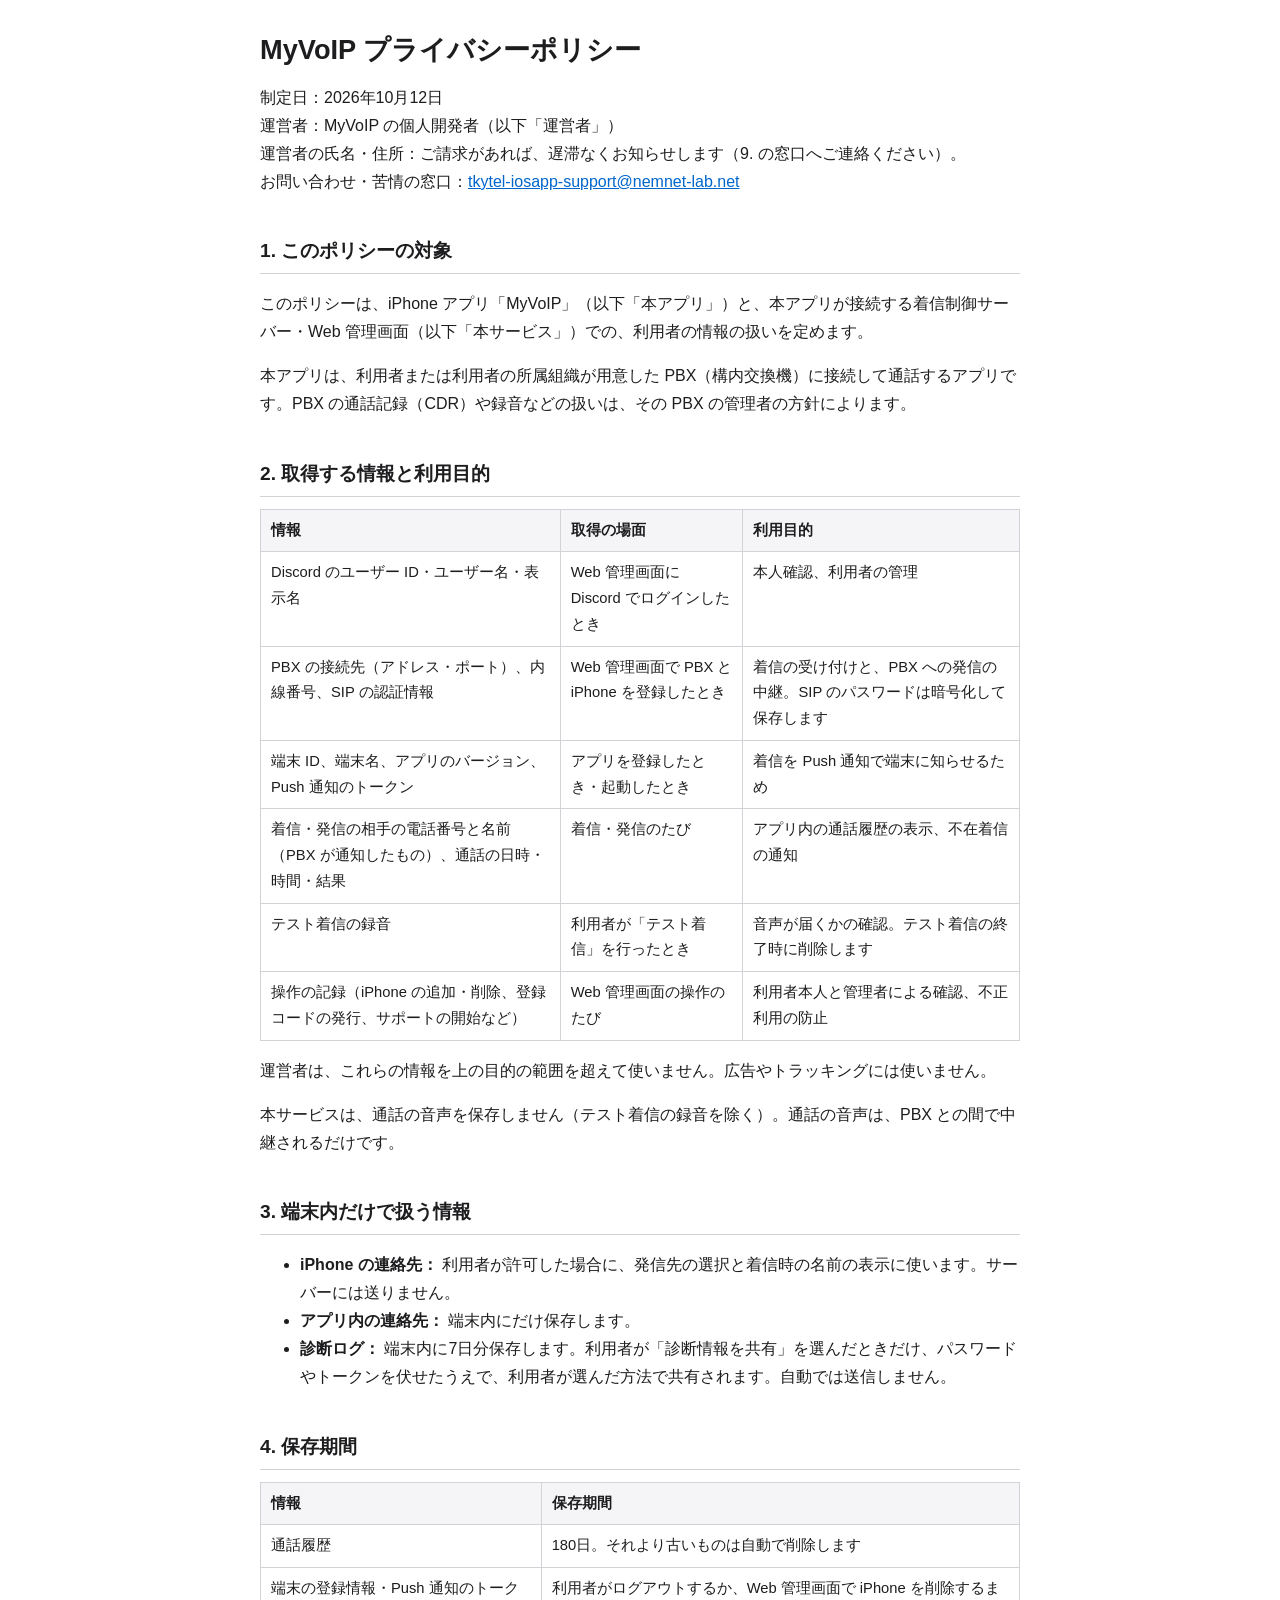
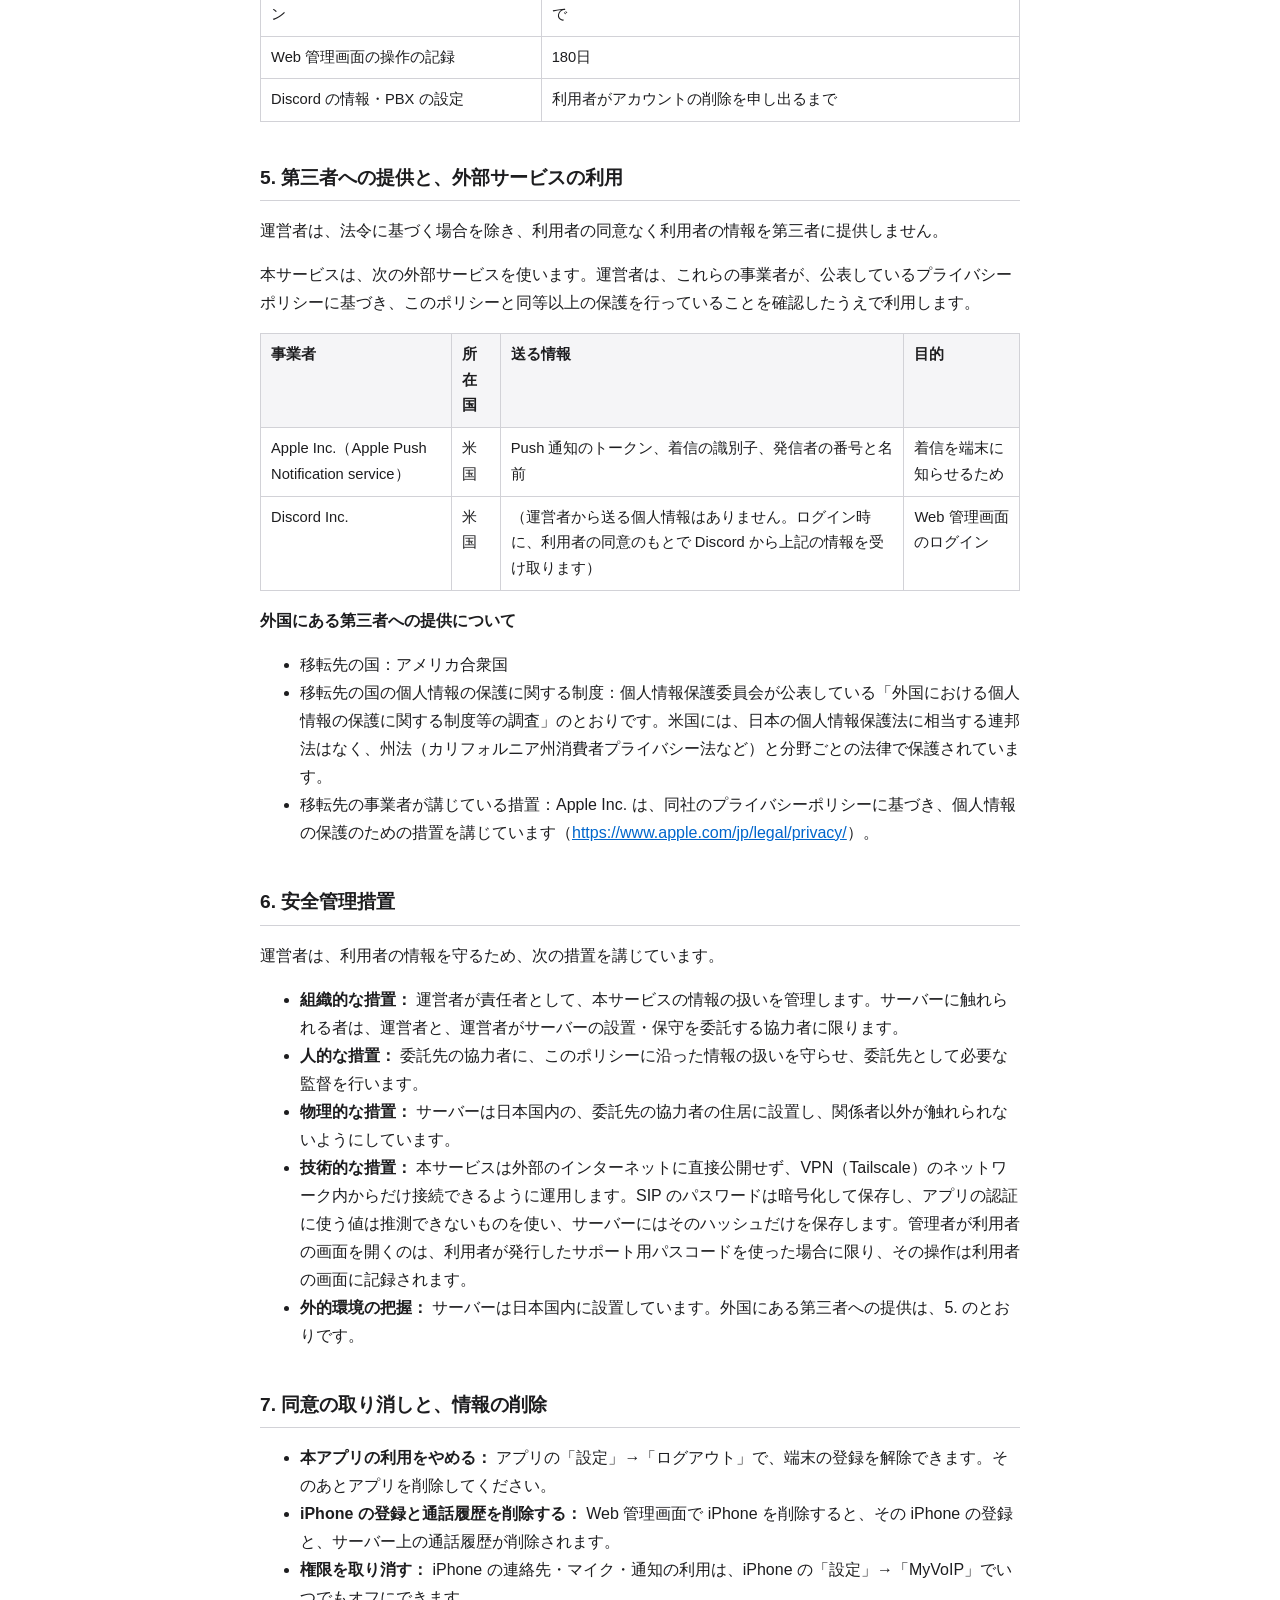
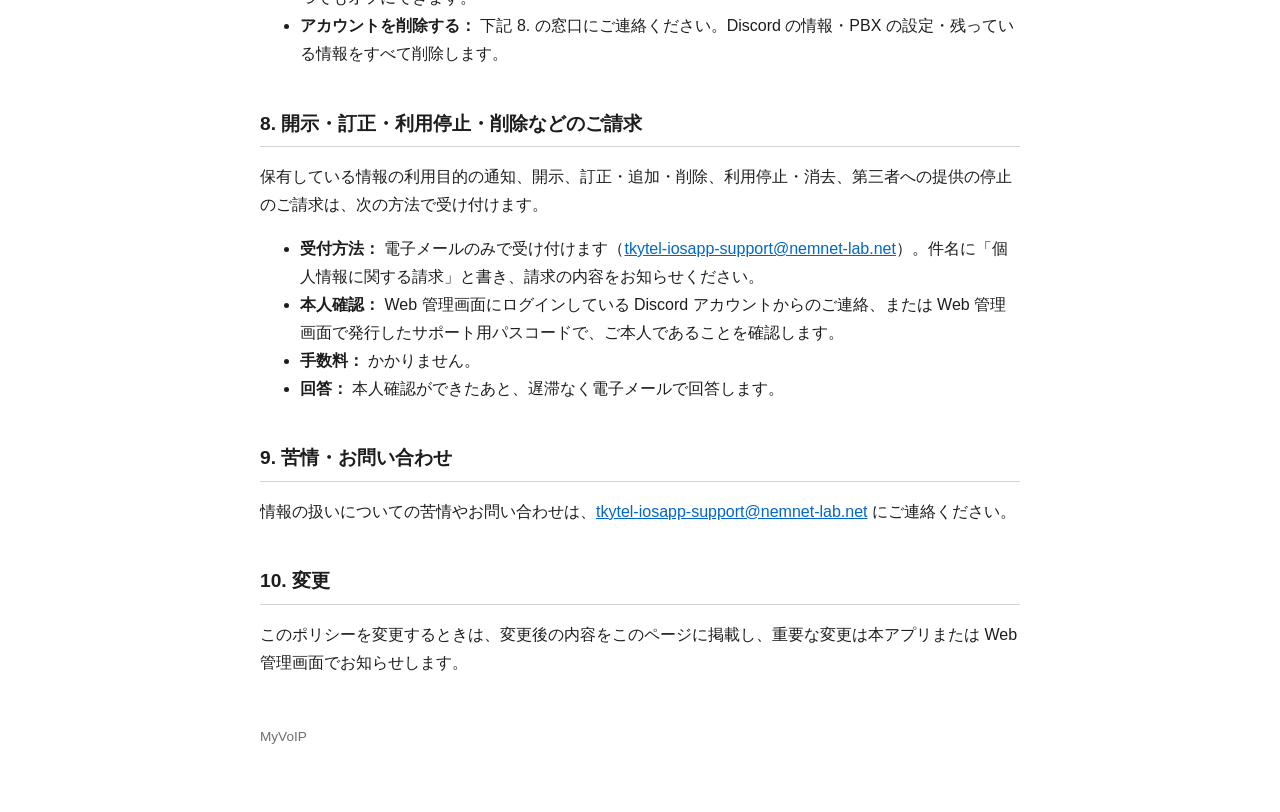
==== docs/privacy/index.html @ 39ca2312 "GitHub Pages に MyVoIP のプライバシーポリシーとサポートのページを置く iPhone アプリの設定画面と App Store Connect から参照する公開ページ（docs/pr" ====
<!doctype html>
<html lang="ja">
<head>
<meta charset="utf-8">
<meta name="viewport" content="width=device-width, initial-scale=1">
<title>MyVoIP プライバシーポリシー</title>
<style>
:root { --fg:#1d1d1f; --muted:#6e6e73; --bg:#fff; --line:#d2d2d7; --link:#0066cc; --card:#f5f5f7; }
@media (prefers-color-scheme: dark) { :root { --fg:#f5f5f7; --muted:#a1a1a6; --bg:#000; --line:#424245; --link:#2997ff; --card:#1d1d1f; } }
body { margin:0; background:var(--bg); color:var(--fg); font:16px/1.75 -apple-system, BlinkMacSystemFont, "Hiragino Sans", "Noto Sans JP", sans-serif; }
main { max-width:760px; margin:0 auto; padding:32px 16px 64px; }
h1 { font-size:1.7em; line-height:1.3; margin:0 0 .6em; }
h2 { font-size:1.2em; margin:2em 0 .6em; padding-bottom:.3em; border-bottom:1px solid var(--line); }
a { color:var(--link); overflow-wrap:anywhere; }
.table { overflow-x:auto; }
table { border-collapse:collapse; width:100%; font-size:.92em; }
th, td { border:1px solid var(--line); padding:8px 10px; text-align:left; vertical-align:top; }
th { background:var(--card); }
code { background:var(--card); padding:0 4px; border-radius:4px; }
footer { margin-top:48px; color:var(--muted); font-size:.85em; }
</style>
</head>
<body>
<main>
<h1>MyVoIP プライバシーポリシー</h1>
<p>制定日：2026年10月12日<br>運営者：MyVoIP の個人開発者（以下「運営者」）<br>運営者の氏名・住所：ご請求があれば、遅滞なくお知らせします（9. の窓口へご連絡ください）。<br>お問い合わせ・苦情の窓口：<a href="mailto:tkytel-iosapp-support@nemnet-lab.net">tkytel-iosapp-support@nemnet-lab.net</a></p>
<h2>1. このポリシーの対象</h2>
<p>このポリシーは、iPhone アプリ「MyVoIP」（以下「本アプリ」）と、本アプリが接続する着信制御サーバー・Web 管理画面（以下「本サービス」）での、利用者の情報の扱いを定めます。</p>
<p>本アプリは、利用者または利用者の所属組織が用意した PBX（構内交換機）に接続して通話するアプリです。PBX の通話記録（CDR）や録音などの扱いは、その PBX の管理者の方針によります。</p>
<h2>2. 取得する情報と利用目的</h2>
<div class="table"><table><thead><tr><th>情報</th><th>取得の場面</th><th>利用目的</th></tr></thead><tbody><tr><td>Discord のユーザー ID・ユーザー名・表示名</td><td>Web 管理画面に Discord でログインしたとき</td><td>本人確認、利用者の管理</td></tr><tr><td>PBX の接続先（アドレス・ポート）、内線番号、SIP の認証情報</td><td>Web 管理画面で PBX と iPhone を登録したとき</td><td>着信の受け付けと、PBX への発信の中継。SIP のパスワードは暗号化して保存します</td></tr><tr><td>端末 ID、端末名、アプリのバージョン、Push 通知のトークン</td><td>アプリを登録したとき・起動したとき</td><td>着信を Push 通知で端末に知らせるため</td></tr><tr><td>着信・発信の相手の電話番号と名前（PBX が通知したもの）、通話の日時・時間・結果</td><td>着信・発信のたび</td><td>アプリ内の通話履歴の表示、不在着信の通知</td></tr><tr><td>テスト着信の録音</td><td>利用者が「テスト着信」を行ったとき</td><td>音声が届くかの確認。テスト着信の終了時に削除します</td></tr><tr><td>操作の記録（iPhone の追加・削除、登録コードの発行、サポートの開始など）</td><td>Web 管理画面の操作のたび</td><td>利用者本人と管理者による確認、不正利用の防止</td></tr></tbody></table></div>
<p>運営者は、これらの情報を上の目的の範囲を超えて使いません。広告やトラッキングには使いません。</p>
<p>本サービスは、通話の音声を保存しません（テスト着信の録音を除く）。通話の音声は、PBX との間で中継されるだけです。</p>
<h2>3. 端末内だけで扱う情報</h2>
<ul><li><strong>iPhone の連絡先：</strong> 利用者が許可した場合に、発信先の選択と着信時の名前の表示に使います。サーバーには送りません。</li><li><strong>アプリ内の連絡先：</strong> 端末内にだけ保存します。</li><li><strong>診断ログ：</strong> 端末内に7日分保存します。利用者が「診断情報を共有」を選んだときだけ、パスワードやトークンを伏せたうえで、利用者が選んだ方法で共有されます。自動では送信しません。</li></ul>
<h2>4. 保存期間</h2>
<div class="table"><table><thead><tr><th>情報</th><th>保存期間</th></tr></thead><tbody><tr><td>通話履歴</td><td>180日。それより古いものは自動で削除します</td></tr><tr><td>端末の登録情報・Push 通知のトークン</td><td>利用者がログアウトするか、Web 管理画面で iPhone を削除するまで</td></tr><tr><td>Web 管理画面の操作の記録</td><td>180日</td></tr><tr><td>Discord の情報・PBX の設定</td><td>利用者がアカウントの削除を申し出るまで</td></tr></tbody></table></div>
<h2>5. 第三者への提供と、外部サービスの利用</h2>
<p>運営者は、法令に基づく場合を除き、利用者の同意なく利用者の情報を第三者に提供しません。</p>
<p>本サービスは、次の外部サービスを使います。運営者は、これらの事業者が、公表しているプライバシーポリシーに基づき、このポリシーと同等以上の保護を行っていることを確認したうえで利用します。</p>
<div class="table"><table><thead><tr><th>事業者</th><th>所在国</th><th>送る情報</th><th>目的</th></tr></thead><tbody><tr><td>Apple Inc.（Apple Push Notification service）</td><td>米国</td><td>Push 通知のトークン、着信の識別子、発信者の番号と名前</td><td>着信を端末に知らせるため</td></tr><tr><td>Discord Inc.</td><td>米国</td><td>（運営者から送る個人情報はありません。ログイン時に、利用者の同意のもとで Discord から上記の情報を受け取ります）</td><td>Web 管理画面のログイン</td></tr></tbody></table></div>
<p><strong>外国にある第三者への提供について</strong></p>
<ul><li>移転先の国：アメリカ合衆国</li><li>移転先の国の個人情報の保護に関する制度：個人情報保護委員会が公表している「外国における個人情報の保護に関する制度等の調査」のとおりです。米国には、日本の個人情報保護法に相当する連邦法はなく、州法（カリフォルニア州消費者プライバシー法など）と分野ごとの法律で保護されています。</li><li>移転先の事業者が講じている措置：Apple Inc. は、同社のプライバシーポリシーに基づき、個人情報の保護のための措置を講じています（<a href="https://www.apple.com/jp/legal/privacy/">https://www.apple.com/jp/legal/privacy/</a>）。</li></ul>
<h2>6. 安全管理措置</h2>
<p>運営者は、利用者の情報を守るため、次の措置を講じています。</p>
<ul><li><strong>組織的な措置：</strong> 運営者が責任者として、本サービスの情報の扱いを管理します。サーバーに触れられる者は、運営者と、運営者がサーバーの設置・保守を委託する協力者に限ります。</li><li><strong>人的な措置：</strong> 委託先の協力者に、このポリシーに沿った情報の扱いを守らせ、委託先として必要な監督を行います。</li><li><strong>物理的な措置：</strong> サーバーは日本国内の、委託先の協力者の住居に設置し、関係者以外が触れられないようにしています。</li><li><strong>技術的な措置：</strong> 本サービスは外部のインターネットに直接公開せず、VPN（Tailscale）のネットワーク内からだけ接続できるように運用します。SIP のパスワードは暗号化して保存し、アプリの認証に使う値は推測できないものを使い、サーバーにはそのハッシュだけを保存します。管理者が利用者の画面を開くのは、利用者が発行したサポート用パスコードを使った場合に限り、その操作は利用者の画面に記録されます。</li><li><strong>外的環境の把握：</strong> サーバーは日本国内に設置しています。外国にある第三者への提供は、5. のとおりです。</li></ul>
<h2>7. 同意の取り消しと、情報の削除</h2>
<ul><li><strong>本アプリの利用をやめる：</strong> アプリの「設定」→「ログアウト」で、端末の登録を解除できます。そのあとアプリを削除してください。</li><li><strong>iPhone の登録と通話履歴を削除する：</strong> Web 管理画面で iPhone を削除すると、その iPhone の登録と、サーバー上の通話履歴が削除されます。</li><li><strong>権限を取り消す：</strong> iPhone の連絡先・マイク・通知の利用は、iPhone の「設定」→「MyVoIP」でいつでもオフにできます。</li><li><strong>アカウントを削除する：</strong> 下記 8. の窓口にご連絡ください。Discord の情報・PBX の設定・残っている情報をすべて削除します。</li></ul>
<h2>8. 開示・訂正・利用停止・削除などのご請求</h2>
<p>保有している情報の利用目的の通知、開示、訂正・追加・削除、利用停止・消去、第三者への提供の停止のご請求は、次の方法で受け付けます。</p>
<ul><li><strong>受付方法：</strong> 電子メールのみで受け付けます（<a href="mailto:tkytel-iosapp-support@nemnet-lab.net">tkytel-iosapp-support@nemnet-lab.net</a>）。件名に「個人情報に関する請求」と書き、請求の内容をお知らせください。</li><li><strong>本人確認：</strong> Web 管理画面にログインしている Discord アカウントからのご連絡、または Web 管理画面で発行したサポート用パスコードで、ご本人であることを確認します。</li><li><strong>手数料：</strong> かかりません。</li><li><strong>回答：</strong> 本人確認ができたあと、遅滞なく電子メールで回答します。</li></ul>
<h2>9. 苦情・お問い合わせ</h2>
<p>情報の扱いについての苦情やお問い合わせは、<a href="mailto:tkytel-iosapp-support@nemnet-lab.net">tkytel-iosapp-support@nemnet-lab.net</a> にご連絡ください。</p>
<h2>10. 変更</h2>
<p>このポリシーを変更するときは、変更後の内容をこのページに掲載し、重要な変更は本アプリまたは Web 管理画面でお知らせします。</p>
<footer>MyVoIP</footer>
</main>
</body>
</html>
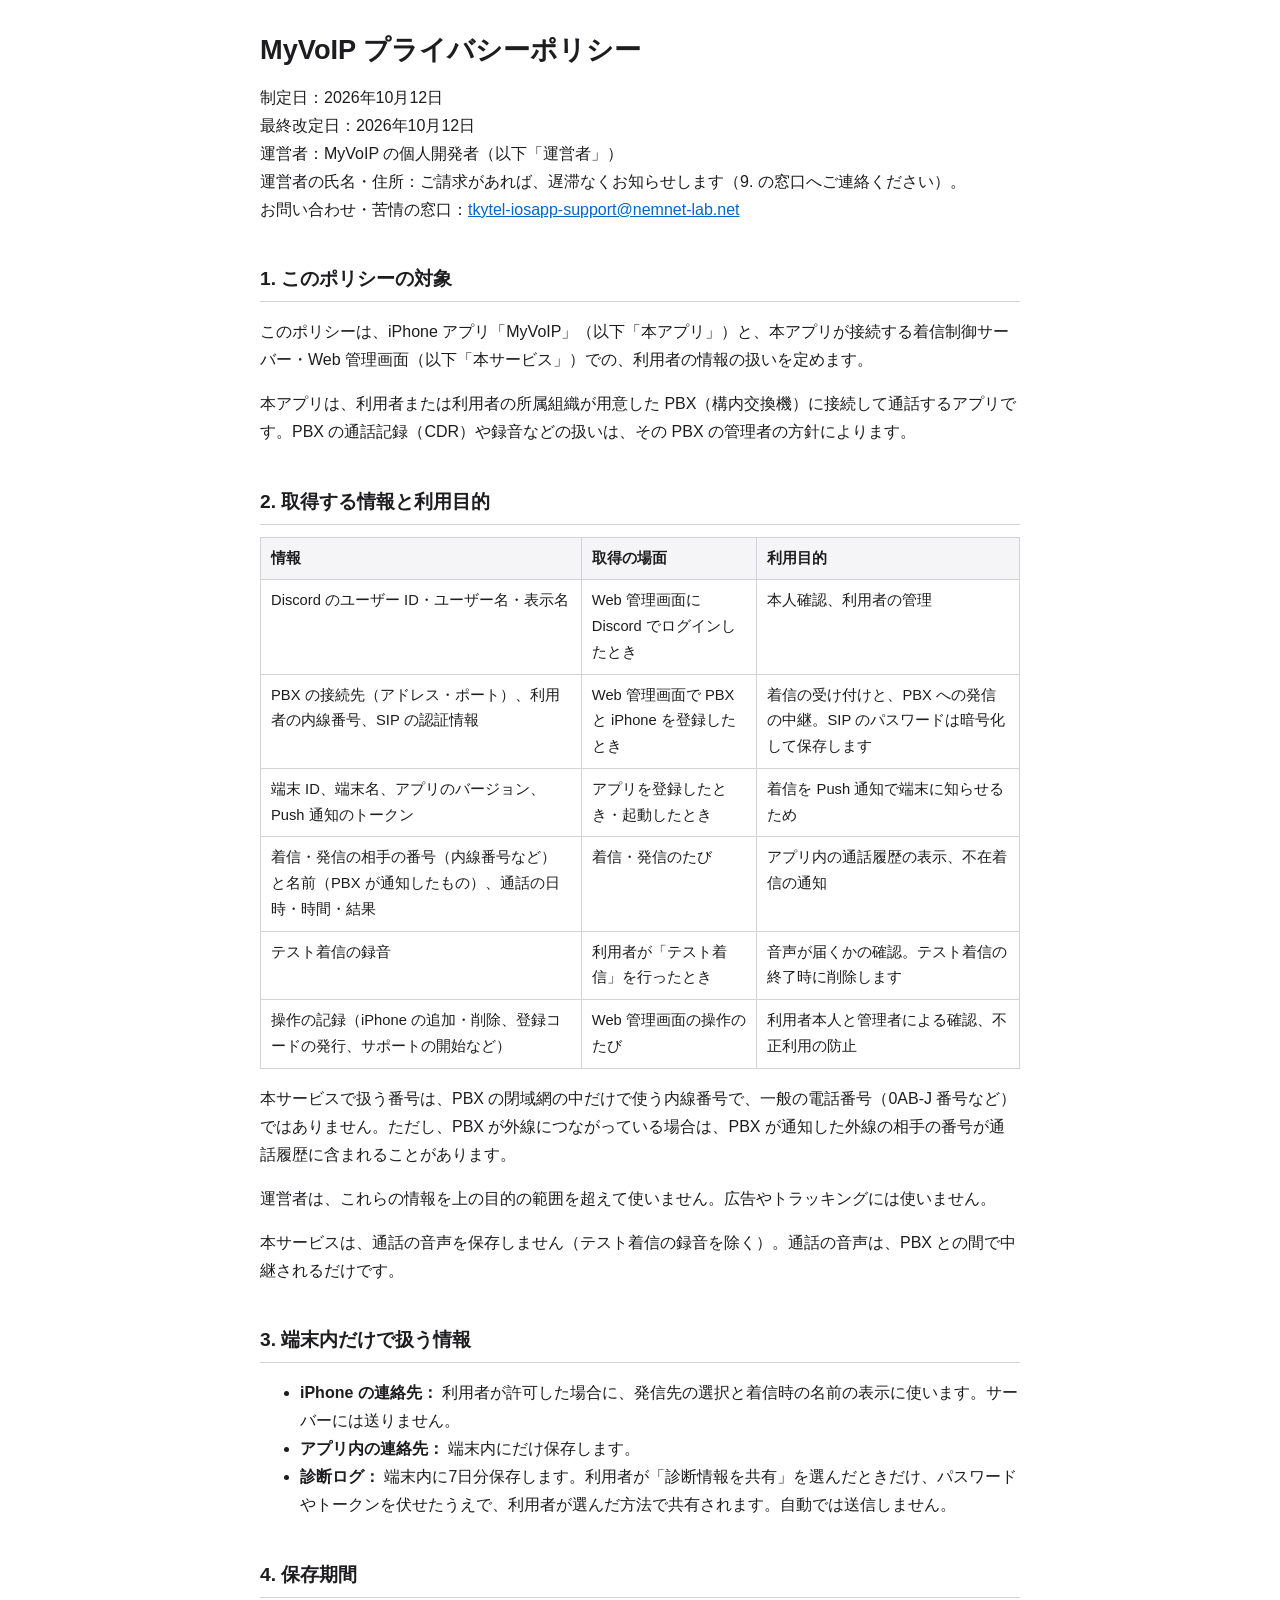
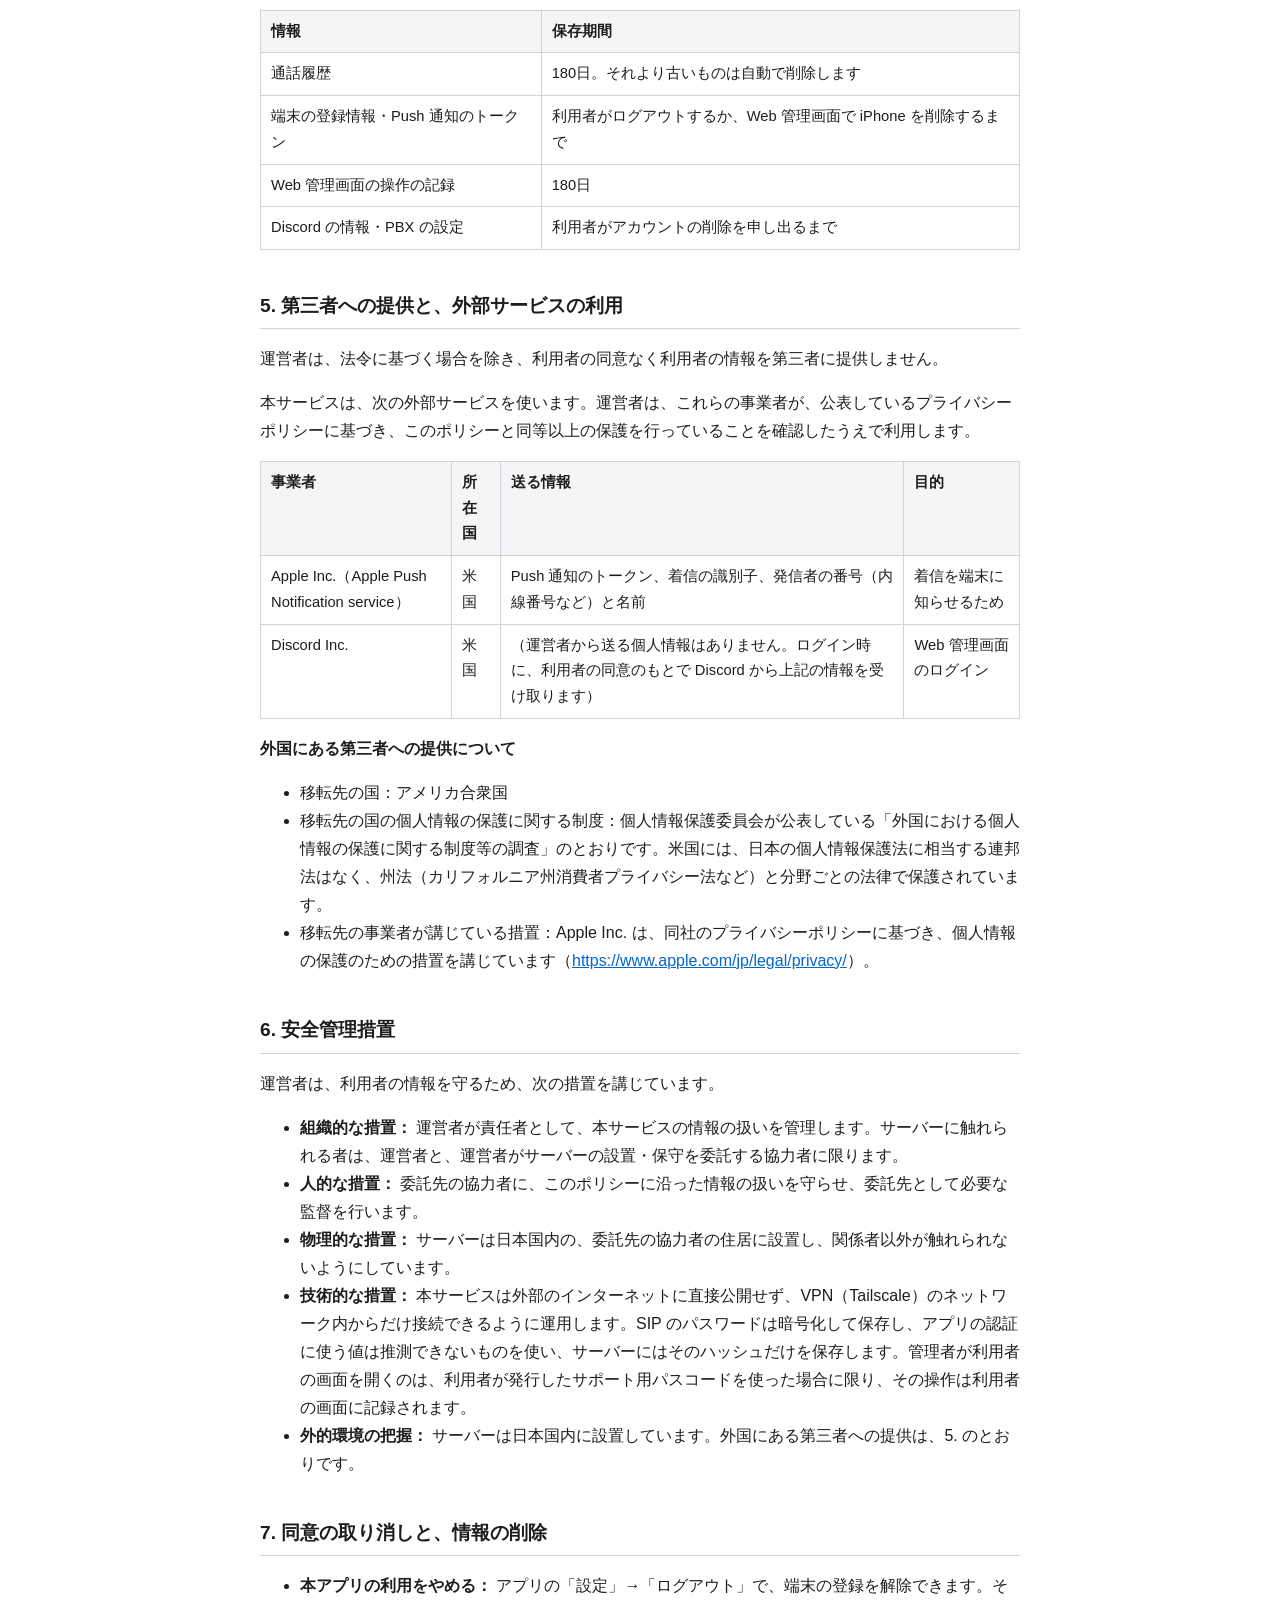
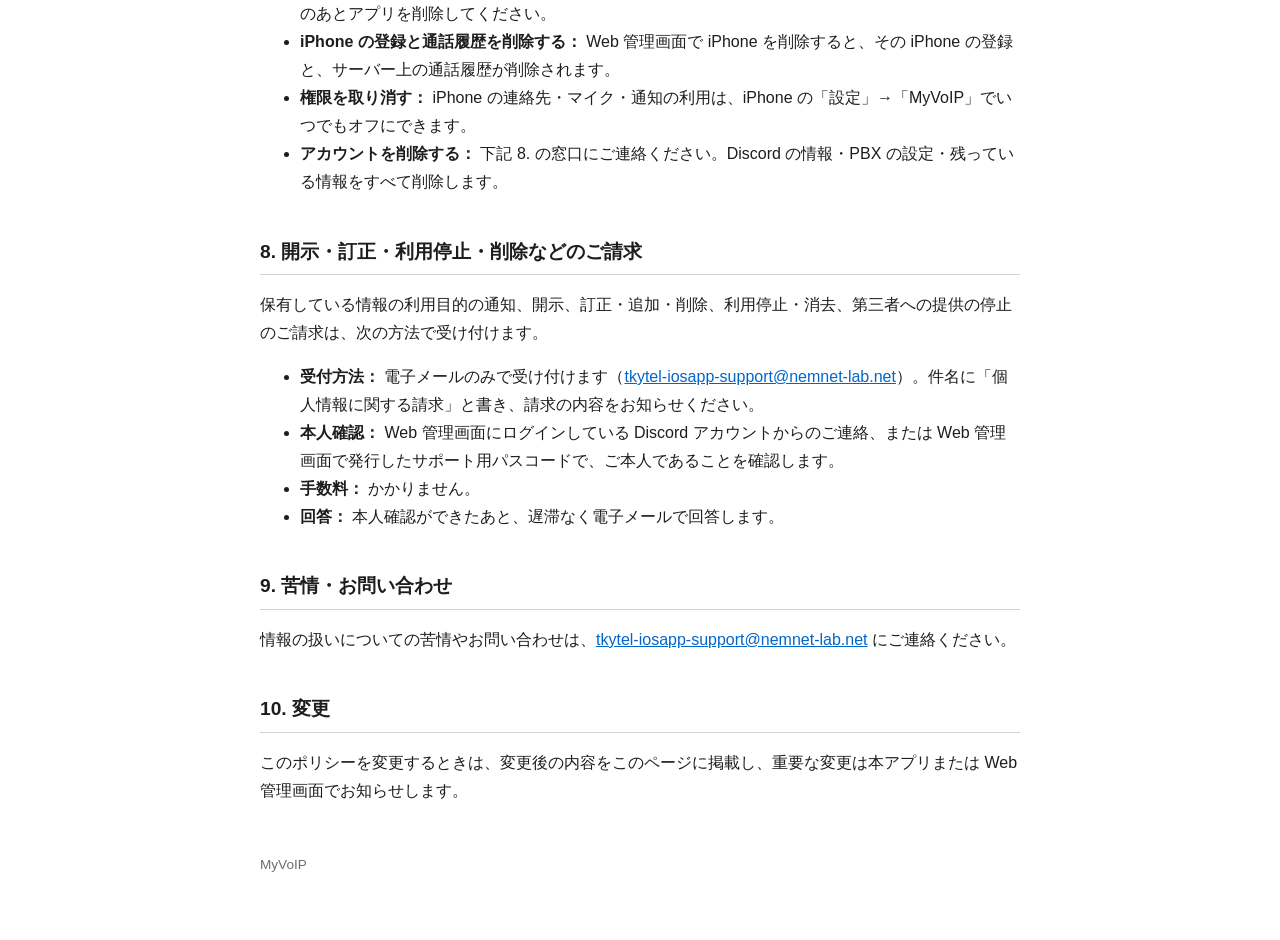
==== commit 8a29efb5: "プライバシーポリシー：番号は閉域網の内線番号であることを明記する Co-Authored-By: Claude Opus 5.5 <noreply@anthropic.com>" ====
--- a/docs/privacy/index.html
+++ b/docs/privacy/index.html
@@ -23,12 +23,13 @@
 <body>
 <main>
 <h1>MyVoIP プライバシーポリシー</h1>
-<p>制定日：2026年10月12日<br>運営者：MyVoIP の個人開発者（以下「運営者」）<br>運営者の氏名・住所：ご請求があれば、遅滞なくお知らせします（9. の窓口へご連絡ください）。<br>お問い合わせ・苦情の窓口：<a href="mailto:tkytel-iosapp-support@nemnet-lab.net">tkytel-iosapp-support@nemnet-lab.net</a></p>
+<p>制定日：2026年10月12日<br>最終改定日：2026年10月12日<br>運営者：MyVoIP の個人開発者（以下「運営者」）<br>運営者の氏名・住所：ご請求があれば、遅滞なくお知らせします（9. の窓口へご連絡ください）。<br>お問い合わせ・苦情の窓口：<a href="mailto:tkytel-iosapp-support@nemnet-lab.net">tkytel-iosapp-support@nemnet-lab.net</a></p>
 <h2>1. このポリシーの対象</h2>
 <p>このポリシーは、iPhone アプリ「MyVoIP」（以下「本アプリ」）と、本アプリが接続する着信制御サーバー・Web 管理画面（以下「本サービス」）での、利用者の情報の扱いを定めます。</p>
 <p>本アプリは、利用者または利用者の所属組織が用意した PBX（構内交換機）に接続して通話するアプリです。PBX の通話記録（CDR）や録音などの扱いは、その PBX の管理者の方針によります。</p>
 <h2>2. 取得する情報と利用目的</h2>
-<div class="table"><table><thead><tr><th>情報</th><th>取得の場面</th><th>利用目的</th></tr></thead><tbody><tr><td>Discord のユーザー ID・ユーザー名・表示名</td><td>Web 管理画面に Discord でログインしたとき</td><td>本人確認、利用者の管理</td></tr><tr><td>PBX の接続先（アドレス・ポート）、内線番号、SIP の認証情報</td><td>Web 管理画面で PBX と iPhone を登録したとき</td><td>着信の受け付けと、PBX への発信の中継。SIP のパスワードは暗号化して保存します</td></tr><tr><td>端末 ID、端末名、アプリのバージョン、Push 通知のトークン</td><td>アプリを登録したとき・起動したとき</td><td>着信を Push 通知で端末に知らせるため</td></tr><tr><td>着信・発信の相手の電話番号と名前（PBX が通知したもの）、通話の日時・時間・結果</td><td>着信・発信のたび</td><td>アプリ内の通話履歴の表示、不在着信の通知</td></tr><tr><td>テスト着信の録音</td><td>利用者が「テスト着信」を行ったとき</td><td>音声が届くかの確認。テスト着信の終了時に削除します</td></tr><tr><td>操作の記録（iPhone の追加・削除、登録コードの発行、サポートの開始など）</td><td>Web 管理画面の操作のたび</td><td>利用者本人と管理者による確認、不正利用の防止</td></tr></tbody></table></div>
+<div class="table"><table><thead><tr><th>情報</th><th>取得の場面</th><th>利用目的</th></tr></thead><tbody><tr><td>Discord のユーザー ID・ユーザー名・表示名</td><td>Web 管理画面に Discord でログインしたとき</td><td>本人確認、利用者の管理</td></tr><tr><td>PBX の接続先（アドレス・ポート）、利用者の内線番号、SIP の認証情報</td><td>Web 管理画面で PBX と iPhone を登録したとき</td><td>着信の受け付けと、PBX への発信の中継。SIP のパスワードは暗号化して保存します</td></tr><tr><td>端末 ID、端末名、アプリのバージョン、Push 通知のトークン</td><td>アプリを登録したとき・起動したとき</td><td>着信を Push 通知で端末に知らせるため</td></tr><tr><td>着信・発信の相手の番号（内線番号など）と名前（PBX が通知したもの）、通話の日時・時間・結果</td><td>着信・発信のたび</td><td>アプリ内の通話履歴の表示、不在着信の通知</td></tr><tr><td>テスト着信の録音</td><td>利用者が「テスト着信」を行ったとき</td><td>音声が届くかの確認。テスト着信の終了時に削除します</td></tr><tr><td>操作の記録（iPhone の追加・削除、登録コードの発行、サポートの開始など）</td><td>Web 管理画面の操作のたび</td><td>利用者本人と管理者による確認、不正利用の防止</td></tr></tbody></table></div>
+<p>本サービスで扱う番号は、PBX の閉域網の中だけで使う内線番号で、一般の電話番号（0AB-J 番号など）ではありません。ただし、PBX が外線につながっている場合は、PBX が通知した外線の相手の番号が通話履歴に含まれることがあります。</p>
 <p>運営者は、これらの情報を上の目的の範囲を超えて使いません。広告やトラッキングには使いません。</p>
 <p>本サービスは、通話の音声を保存しません（テスト着信の録音を除く）。通話の音声は、PBX との間で中継されるだけです。</p>
 <h2>3. 端末内だけで扱う情報</h2>
@@ -38,7 +39,7 @@
 <h2>5. 第三者への提供と、外部サービスの利用</h2>
 <p>運営者は、法令に基づく場合を除き、利用者の同意なく利用者の情報を第三者に提供しません。</p>
 <p>本サービスは、次の外部サービスを使います。運営者は、これらの事業者が、公表しているプライバシーポリシーに基づき、このポリシーと同等以上の保護を行っていることを確認したうえで利用します。</p>
-<div class="table"><table><thead><tr><th>事業者</th><th>所在国</th><th>送る情報</th><th>目的</th></tr></thead><tbody><tr><td>Apple Inc.（Apple Push Notification service）</td><td>米国</td><td>Push 通知のトークン、着信の識別子、発信者の番号と名前</td><td>着信を端末に知らせるため</td></tr><tr><td>Discord Inc.</td><td>米国</td><td>（運営者から送る個人情報はありません。ログイン時に、利用者の同意のもとで Discord から上記の情報を受け取ります）</td><td>Web 管理画面のログイン</td></tr></tbody></table></div>
+<div class="table"><table><thead><tr><th>事業者</th><th>所在国</th><th>送る情報</th><th>目的</th></tr></thead><tbody><tr><td>Apple Inc.（Apple Push Notification service）</td><td>米国</td><td>Push 通知のトークン、着信の識別子、発信者の番号（内線番号など）と名前</td><td>着信を端末に知らせるため</td></tr><tr><td>Discord Inc.</td><td>米国</td><td>（運営者から送る個人情報はありません。ログイン時に、利用者の同意のもとで Discord から上記の情報を受け取ります）</td><td>Web 管理画面のログイン</td></tr></tbody></table></div>
 <p><strong>外国にある第三者への提供について</strong></p>
 <ul><li>移転先の国：アメリカ合衆国</li><li>移転先の国の個人情報の保護に関する制度：個人情報保護委員会が公表している「外国における個人情報の保護に関する制度等の調査」のとおりです。米国には、日本の個人情報保護法に相当する連邦法はなく、州法（カリフォルニア州消費者プライバシー法など）と分野ごとの法律で保護されています。</li><li>移転先の事業者が講じている措置：Apple Inc. は、同社のプライバシーポリシーに基づき、個人情報の保護のための措置を講じています（<a href="https://www.apple.com/jp/legal/privacy/">https://www.apple.com/jp/legal/privacy/</a>）。</li></ul>
 <h2>6. 安全管理措置</h2>
